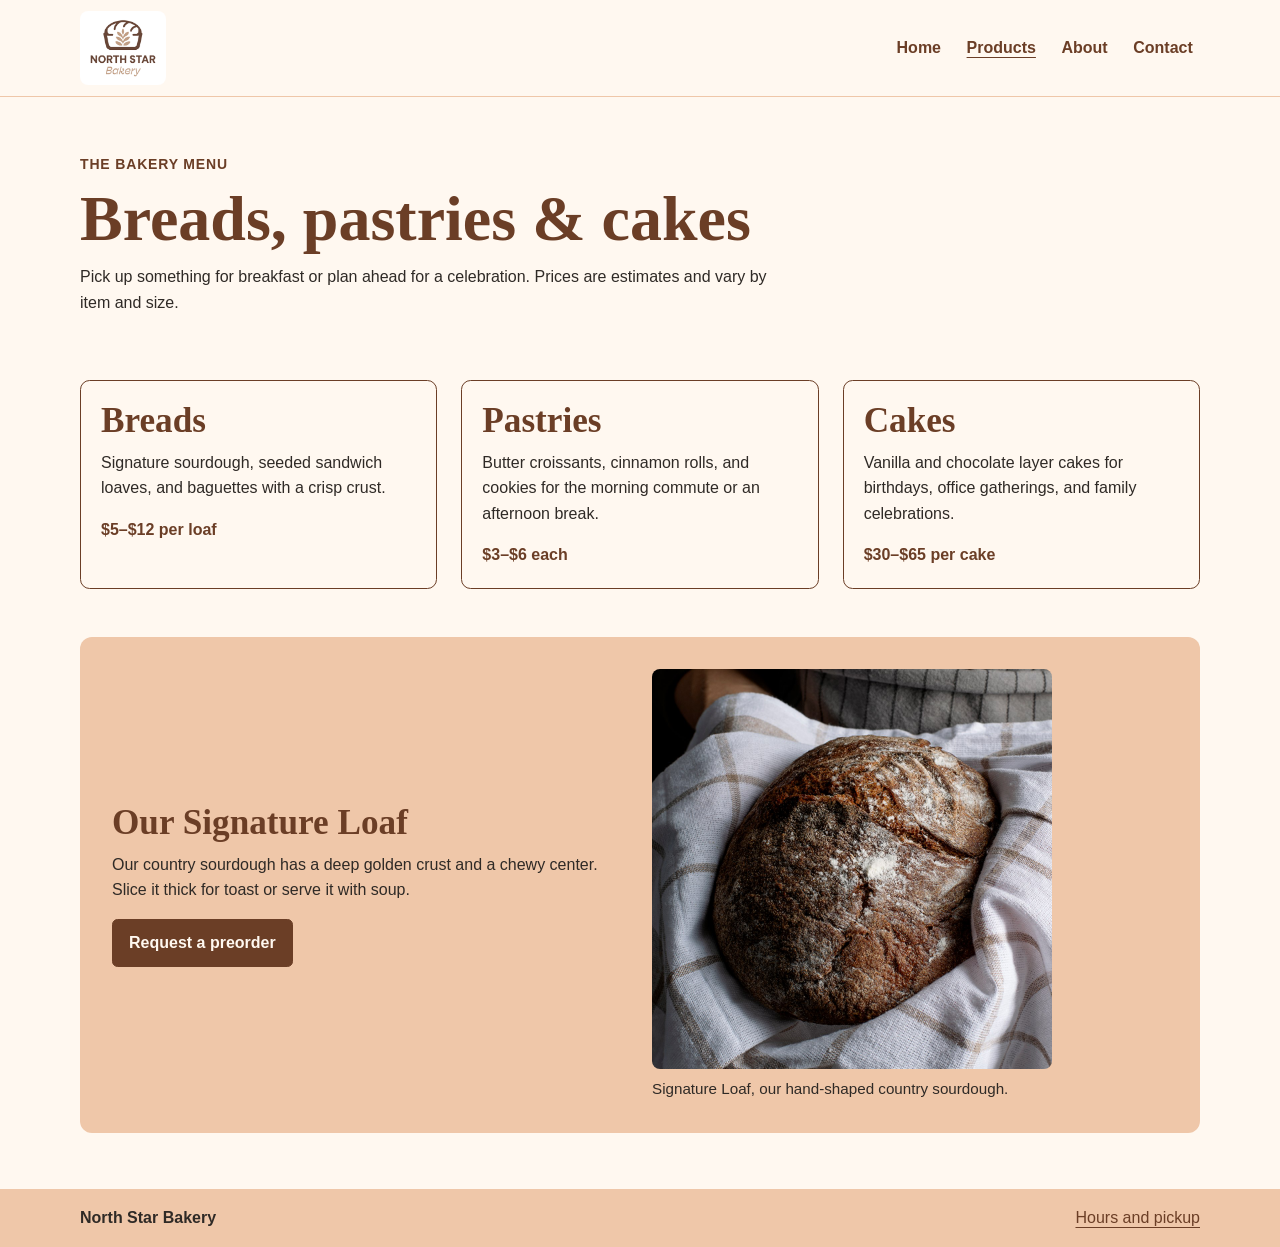
==== products.html @ b5e91839 "Add files via upload" ====
<!doctype html>
<html lang="en">
<head>
  <meta charset="utf-8">
  <meta name="viewport" content="width=device-width, initial-scale=1">
  <title>Products | North Star Bakery</title>
  <link rel="stylesheet" href="styles.css">
</head>
<body>
  <header class="site-header">
    <div class="header-inner">
      <a class="brand" href="index.html"><img src="assets/bakery-logo.png" alt="North Star Bakery home" width="280" height="239"></a>
      <nav aria-label="Main navigation">
        <ul>
        <li><a href="index.html">Home</a></li>
        <li><a href="products.html" aria-current="page">Products</a></li>
        <li><a href="about.html">About</a></li>
        <li><a href="contact.html">Contact</a></li>
        </ul>
      </nav>
    </div>
  </header>
  <main class="container">
<section class="intro">
  <p class="eyebrow">The bakery menu</p>
  <h1>Breads, pastries &amp; cakes</h1>
  <p>Pick up something for breakfast or plan ahead for a celebration. Prices are estimates and vary by item and size.</p>
</section>
<div class="cards">
  <section class="card"><h2>Breads</h2><p>Signature sourdough, seeded sandwich loaves, and baguettes with a crisp crust.</p><p class="price">$5–$12 per loaf</p></section>
  <section class="card"><h2>Pastries</h2><p>Butter croissants, cinnamon rolls, and cookies for the morning commute or an afternoon break.</p><p class="price">$3–$6 each</p></section>
  <section class="card"><h2>Cakes</h2><p>Vanilla and chocolate layer cakes for birthdays, office gatherings, and family celebrations.</p><p class="price">$30–$65 per cake</p></section>
</div>
<section class="split feature">
  <div><h2>Our Signature Loaf</h2><p>Our country sourdough has a deep golden crust and a chewy center. Slice it thick for toast or serve it with soup.</p><a class="button" href="contact.html#request">Request a preorder</a></div>
  <figure>
    <img src="assets/bakery-signature-loaf.jpg" alt="Round flour-dusted sourdough loaf resting in a striped towel" width="1200" height="1200">
    <figcaption>Signature Loaf, our hand-shaped country sourdough.</figcaption>
  </figure>
</section>
  </main>
  <footer class="site-footer">
    <div class="footer-inner">
      <p>North Star Bakery</p>
      <a href="contact.html">Hours and pickup</a>
    </div>
  </footer>
</body>
</html>
---- styles.css ----
:root {
  --cream: #fff8f0;
  --brown: #6b3e26;
  --peach: #efc7a9;
  --ink: #2f2a26;
}

* { box-sizing: border-box; }

body {
  margin: 0;
  background: var(--cream);
  color: var(--ink);
  font: 1rem/1.6 Arial, sans-serif;
}

h1, h2, h3 {
  margin: 0 0 .6rem;
  font-family: Georgia, serif;
  line-height: 1.12;
  color: var(--brown);
}

h1 { font-size: clamp(2.2rem, 5vw, 4rem); }
h2 { font-size: clamp(1.55rem, 3vw, 2.2rem); }
h3 { font-size: 1.3rem; }
p { margin: 0 0 1rem; }
a { color: var(--brown); text-underline-offset: .22em; }
a:focus-visible, button:focus-visible, input:focus-visible,
select:focus-visible, textarea:focus-visible {
  outline: 3px solid var(--brown);
  outline-offset: 3px;
}

img, picture { display: block; max-width: 100%; }
img { height: auto; border-radius: .5rem; }
figure { margin: 0; }
figcaption { margin-top: .5rem; font-size: .95rem; }
audio { display: block; max-width: 100%; margin-bottom: 1rem; }

.container, .header-inner, .footer-inner {
  width: min(100% - 2rem, 70rem);
  margin-inline: auto;
}

.site-header { border-bottom: 1px solid var(--peach); }
.header-inner {
  display: flex;
  flex-wrap: wrap;
  align-items: center;
  justify-content: space-between;
  gap: .5rem 1.5rem;
  padding-block: .7rem;
}

.brand img { width: 86px; }
nav ul, .footer-inner {
  display: flex;
  flex-wrap: wrap;
  align-items: center;
  gap: .25rem .7rem;
}
nav ul { margin: 0; padding: 0; list-style: none; }
nav a {
  display: block;
  padding: .62rem .45rem;
  font-weight: 700;
  text-decoration: none;
}
nav a:hover, nav a[aria-current] { text-decoration: underline; }

.container {
  display: flex;
  flex-direction: column;
  gap: 2rem;
  padding-block: 2rem 3rem;
}

.split, .cards {
  display: flex;
  flex-direction: column;
  gap: 1.2rem;
}
.hero, .feature { align-items: stretch; }
.hero img { width: 100%; object-fit: cover; }
.feature {
  background: var(--peach);
  padding: clamp(1rem, 3vw, 2rem);
  border-radius: .75rem;
}
.feature picture img { width: 100%; aspect-ratio: 1; object-fit: cover; }
.feature figure img { width: min(100%, 25rem); }
.intro { max-width: 43rem; }

.eyebrow {
  margin-bottom: .5rem;
  color: var(--brown);
  font-weight: 700;
  font-size: .875rem;
  letter-spacing: .06em;
  text-transform: uppercase;
}
.button {
  display: inline-block;
  padding: .65rem 1rem;
  border: 1px solid var(--brown);
  border-radius: .35rem;
  background: var(--brown);
  color: var(--cream);
  font: inherit;
  font-weight: 700;
  text-decoration: none;
  cursor: pointer;
}
.button:hover { background: var(--ink); }
.card {
  min-width: 0;
  padding: 1rem;
  border: 1px solid var(--brown);
  border-radius: .6rem;
}
.price { color: var(--brown); font-weight: 700; margin-bottom: 0; }
.contact { align-items: flex-start; }
.contact > section { width: 100%; }
fieldset {
  min-width: 0;
  margin: 0 0 1rem;
  padding: .85rem;
  border: 1px solid var(--brown);
  border-radius: .35rem;
}
legend { padding-inline: .3rem; color: var(--brown); font-weight: 700; }
label { display: block; font-weight: 700; margin-bottom: .25rem; }
input, select, textarea {
  width: 100%;
  margin-bottom: .7rem;
  padding: .55rem;
  border: 1px solid var(--brown);
  border-radius: .25rem;
  background: var(--cream);
  color: var(--ink);
  font: inherit;
}
textarea { resize: vertical; }
#form-status:empty { display: none; }
#form-status { margin: .75rem 0 0; }
.site-footer { background: var(--peach); }
.footer-inner { justify-content: space-between; padding-block: 1rem; }
.site-footer p { font-weight: 700; margin: 0; }

@media (min-width: 48rem) {
  .container { gap: 3rem; padding-block: 3.5rem; }
  .split, .cards { flex-direction: row; gap: 1.5rem; }
  .split > *, .cards > * { flex: 1 1 0; min-width: 0; }
  .hero, .feature { align-items: center; }
  .hero img { width: 0; aspect-ratio: 4 / 3; }
  .feature picture img { aspect-ratio: 2 / 1; }
  .contact > section:first-child { flex-grow: 2; }
  .contact > section:last-child { flex-grow: 3; }
  .card { padding: 1.25rem; }
}
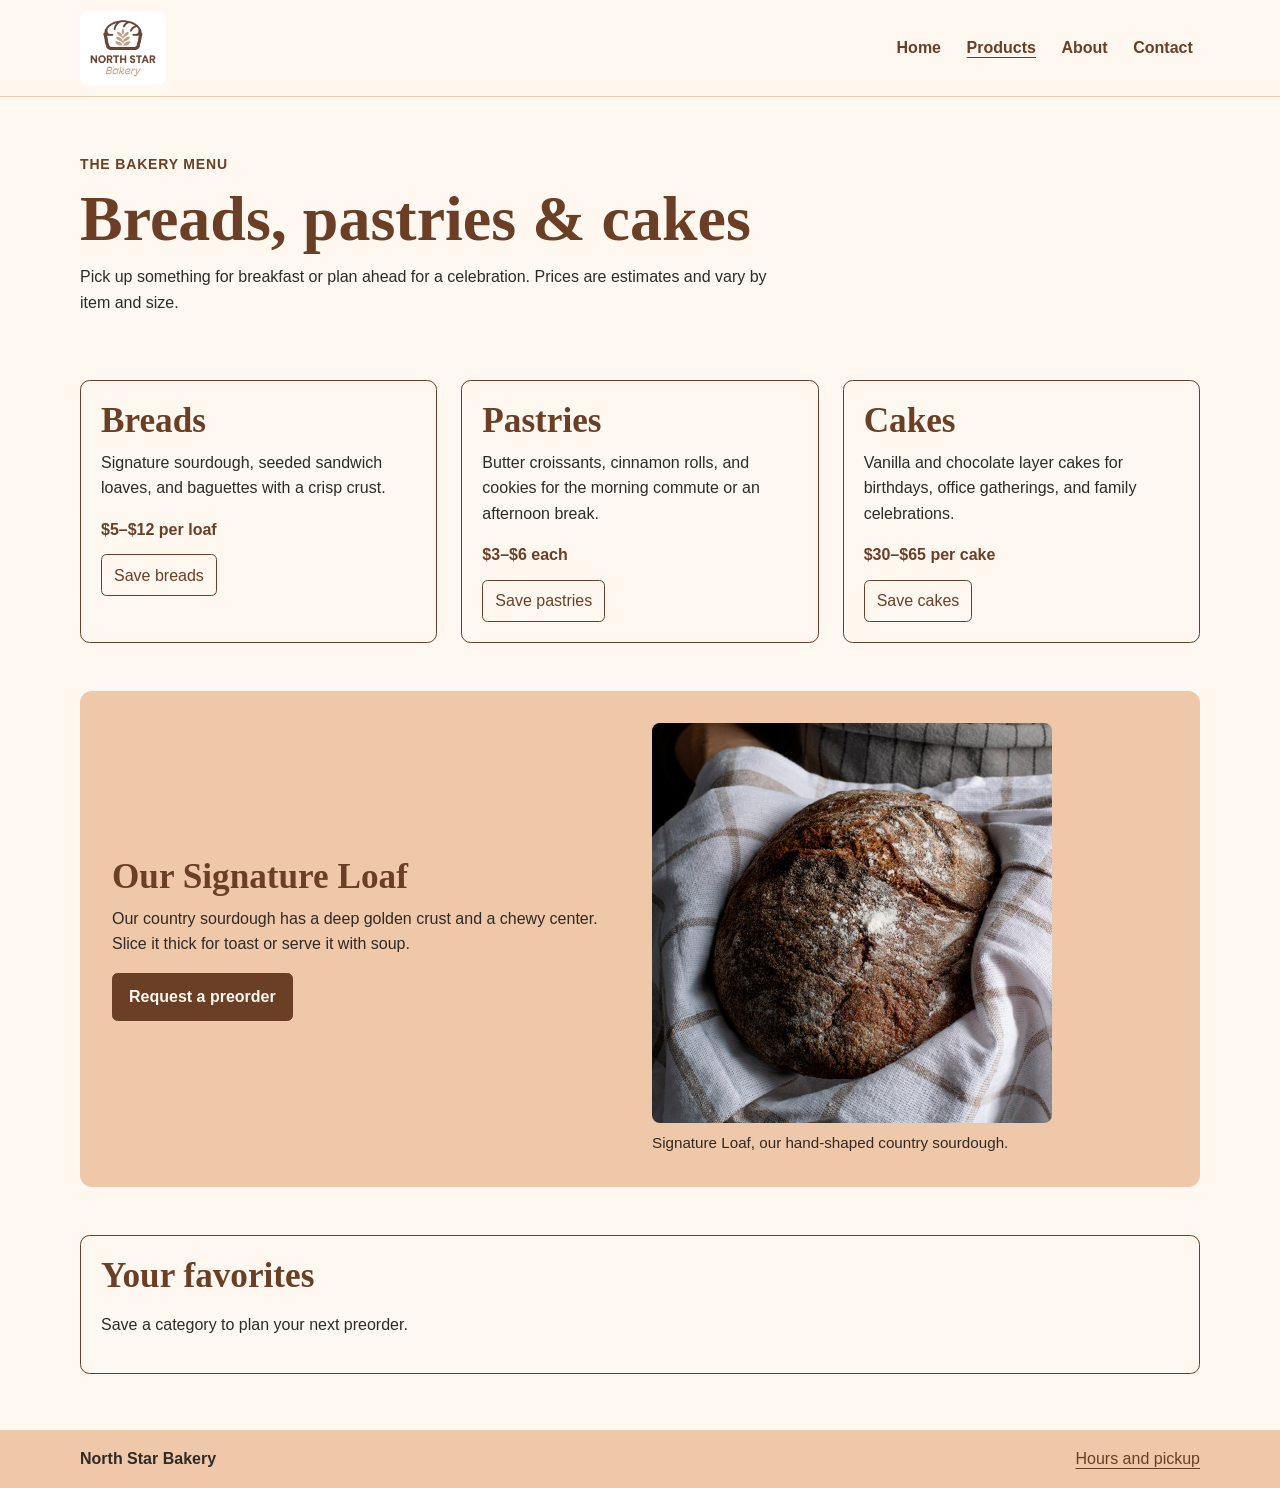
==== commit 3089c855: "Update bakery site for Touchstone 4." ====
--- a/products.html
+++ b/products.html
@@ -27,9 +27,9 @@
   <p>Pick up something for breakfast or plan ahead for a celebration. Prices are estimates and vary by item and size.</p>
 </section>
 <div class="cards">
-  <section class="card"><h2>Breads</h2><p>Signature sourdough, seeded sandwich loaves, and baguettes with a crisp crust.</p><p class="price">$5–$12 per loaf</p></section>
-  <section class="card"><h2>Pastries</h2><p>Butter croissants, cinnamon rolls, and cookies for the morning commute or an afternoon break.</p><p class="price">$3–$6 each</p></section>
-  <section class="card"><h2>Cakes</h2><p>Vanilla and chocolate layer cakes for birthdays, office gatherings, and family celebrations.</p><p class="price">$30–$65 per cake</p></section>
+  <section class="card"><h2>Breads</h2><p>Signature sourdough, seeded sandwich loaves, and baguettes with a crisp crust.</p><p class="price">$5–$12 per loaf</p><button class="favorite-toggle" type="button" data-favorite="breads" hidden>Save breads</button></section>
+  <section class="card"><h2>Pastries</h2><p>Butter croissants, cinnamon rolls, and cookies for the morning commute or an afternoon break.</p><p class="price">$3–$6 each</p><button class="favorite-toggle" type="button" data-favorite="pastries" hidden>Save pastries</button></section>
+  <section class="card"><h2>Cakes</h2><p>Vanilla and chocolate layer cakes for birthdays, office gatherings, and family celebrations.</p><p class="price">$30–$65 per cake</p><button class="favorite-toggle" type="button" data-favorite="cakes" hidden>Save cakes</button></section>
 </div>
 <section class="split feature">
   <div><h2>Our Signature Loaf</h2><p>Our country sourdough has a deep golden crust and a chewy center. Slice it thick for toast or serve it with soup.</p><a class="button" href="contact.html#request">Request a preorder</a></div>
@@ -38,6 +38,12 @@
     <figcaption>Signature Loaf, our hand-shaped country sourdough.</figcaption>
   </figure>
 </section>
+    <section class="card" id="favorites" hidden>
+      <h2>Your favorites</h2>
+      <ul id="favorite-list"></ul>
+      <p id="favorite-status" role="status"></p>
+      <a class="button" id="favorite-request" href="contact.html?favorites=1#request" hidden>Use favorites in a preorder</a>
+    </section>
   </main>
   <footer class="site-footer">
     <div class="footer-inner">
@@ -45,5 +51,6 @@
       <a href="contact.html">Hours and pickup</a>
     </div>
   </footer>
+  <script src="favorites.js" defer></script>
 </body>
 </html>
--- a/styles.css
+++ b/styles.css
@@ -159,3 +159,19 @@
   .contact > section:last-child { flex-grow: 3; }
   .card { padding: 1.25rem; }
 }
+
+[hidden] { display: none !important; }
+.favorite-toggle {
+  display: block;
+  margin-top: .75rem;
+  padding: .45rem .75rem;
+  color: var(--brown);
+  background: var(--cream);
+  border: 1px solid var(--brown);
+  border-radius: .35rem;
+  font: inherit;
+  cursor: pointer;
+}
+.favorite-toggle[aria-pressed="true"] { background: var(--peach); }
+.field-error { margin: -.3rem 0 .8rem; color: var(--brown); font-weight: 700; }
+[aria-invalid="true"] { border-width: 2px; }
